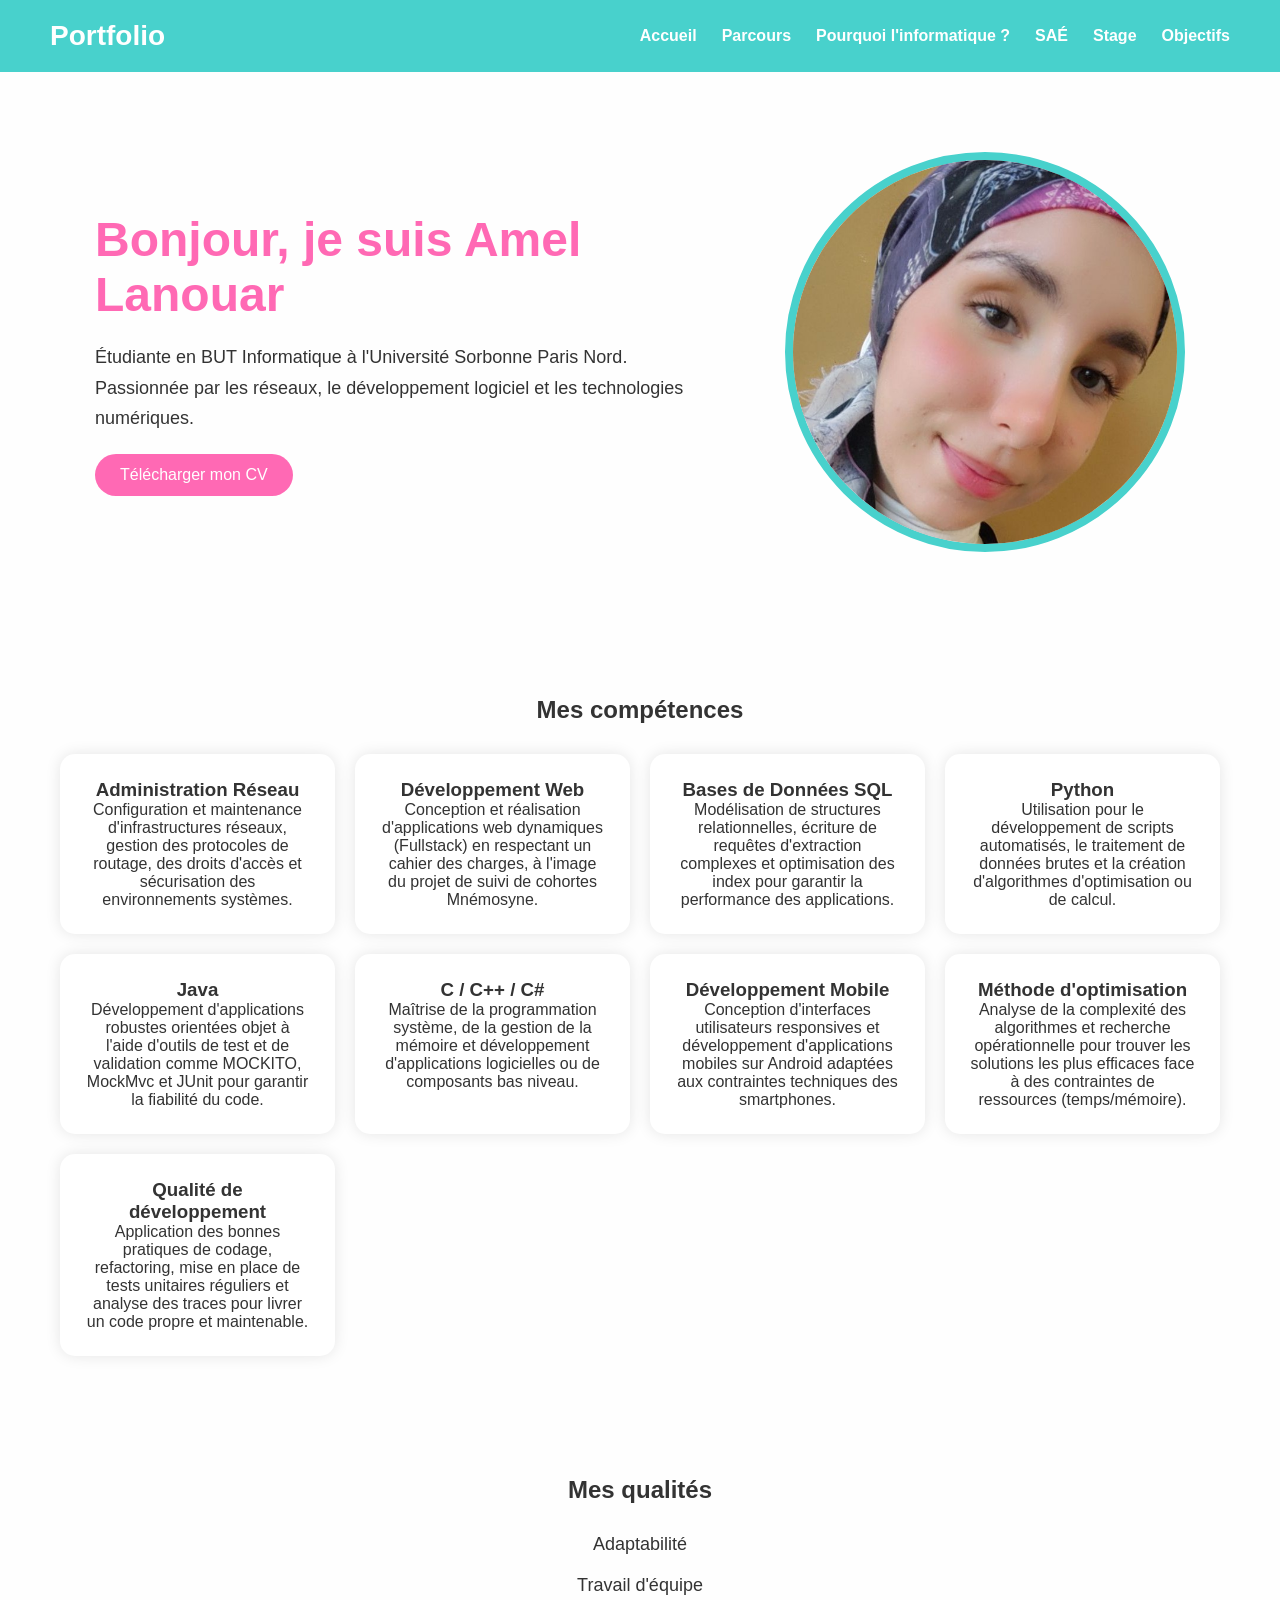
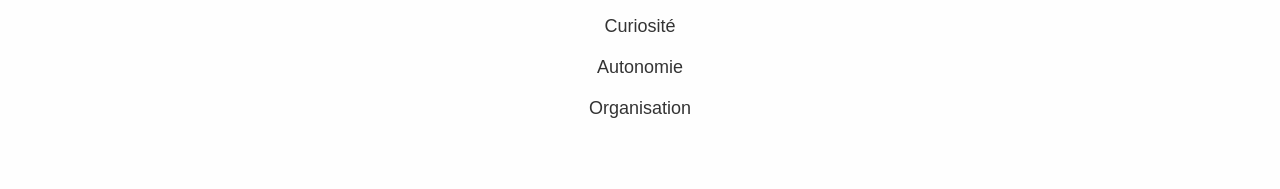
==== index.html @ ca49a07f "Add files via upload" ====
<!DOCTYPE html>
<html lang="fr">

<head>
    <meta charset="UTF-8">
    <meta name="viewport" content="width=device-width, initial-scale=1.0">
    <title>Amel Lanouar - Portfolio</title>

    <link rel="stylesheet" href="style.css">
</head>

<body>

<header>

    <div class="logo">
        Portfolio
    </div>

    <nav>

        <ul>

            <li><a href="index.html">Accueil</a></li>

            <li><a href="pages/parcours.html">Parcours</a></li>

            <li><a href="pages/informatique.html">Pourquoi l'informatique ?</a></li>

            <li><a href="pages/SAé.html">SAÉ</a></li>

            <li><a href="pages/stage.html">Stage</a></li>

            <li><a href="pages/objectifs.html">Objectifs</a></li>

        </ul>

    </nav>

</header>

<section class="hero">

    <div class="hero-text">

        <h1>Bonjour, je suis Amel Lanouar</h1>

        <p>

            Étudiante en BUT Informatique à l'Université Sorbonne Paris Nord.

            Passionnée par les réseaux, le développement logiciel et les technologies numériques.

        </p>

        <a class="btn" href="pdf/cv.pdf">

            Télécharger mon CV

        </a>

    </div>

    <div class="hero-image">

        <img  src="images/profile.jpg" alt="Photo de profil">

    </div>

</section>

<section class="competences">

    <h2>Mes compétences</h2>

<div class="cards">

    <!-- 1. Administration Réseau -->
    <div class="card">
        <h3>Administration Réseau</h3>
        <p>Configuration et maintenance d'infrastructures réseaux, gestion des protocoles de routage, des droits d'accès et sécurisation des environnements systèmes.</p>
    </div>

    <!-- 2. Développement Web -->
    <div class="card">
        <h3>Développement Web</h3>
        <p>Conception et réalisation d'applications web dynamiques (Fullstack) en respectant un cahier des charges, à l'image du projet de suivi de cohortes Mnémosyne.</p>
    </div>

    <!-- 3. Bases de Données SQL -->
    <div class="card">
        <h3>Bases de Données SQL</h3>
        <p>Modélisation de structures relationnelles, écriture de requêtes d'extraction complexes et optimisation des index pour garantir la performance des applications.</p>
    </div>

    <!-- 4. Python -->
    <div class="card">
        <h3>Python</h3>
        <p>Utilisation pour le développement de scripts automatisés, le traitement de données brutes et la création d'algorithmes d'optimisation ou de calcul.</p>
    </div>

    <!-- 5. Java (Ici j'ai intégré votre texte visible sur l'image) -->
    <div class="card">
        <h3>Java</h3>
        <p>Développement d'applications robustes orientées objet à l'aide d'outils de test et de validation comme MOCKITO, MockMvc et JUnit pour garantir la fiabilité du code.</p>
    </div>

    <!-- 6. C / C++ / C# -->
    <div class="card">
        <h3>C / C++ / C#</h3>
        <p>Maîtrise de la programmation système, de la gestion de la mémoire et développement d'applications logicielles ou de composants bas niveau.</p>
    </div>

    <!-- 7. Développement Mobile -->
    <div class="card">
        <h3>Développement Mobile</h3>
        <p>Conception d'interfaces utilisateurs responsives et développement d'applications mobiles sur Android adaptées aux contraintes techniques des smartphones.</p>
    </div>

    <!-- 8. Méthode d'optimisation -->
    <div class="card">
        <h3>Méthode d'optimisation</h3>
        <p>Analyse de la complexité des algorithmes et recherche opérationnelle pour trouver les solutions les plus efficaces face à des contraintes de ressources (temps/mémoire).</p>
    </div>

    <!-- 9. Qualité de développement -->
    <div class="card">
        <h3>Qualité de développement</h3>
        <p>Application des bonnes pratiques de codage, refactoring, mise en place de tests unitaires réguliers et analyse des traces pour livrer un code propre et maintenable.</p>
    </div>

</div>

</section>

<section class="qualites">

    <h2>Mes qualités</h2>

    <ul>

        <li>Adaptabilité</li>

        <li>Travail d'équipe</li>

        <li>Curiosité</li>

        <li>Autonomie</li>

        <li>Organisation</li>

    </ul>

</section>

<script src="script.js"></script>

</body>
</html>
---- style.css ----
*{
margin:0;
padding:0;
box-sizing:border-box;
font-family:'Segoe UI',sans-serif;
}

body{
background:#fefefe;
color:#333;
}

header{
display:flex;
justify-content:space-between;
align-items:center;
padding:20px 50px;
background:#48d1cc;
position:sticky;
top:0;
z-index:100;
}

.logo{
font-size:28px;
font-weight:bold;
color:white;
}

nav ul{
display:flex;
list-style:none;
gap:25px;
}

nav a{
text-decoration:none;
color:white;
font-weight:600;
}

nav a:hover{
color:#ff69b4;
}

.hero{
display:flex;
justify-content:space-around;
align-items:center;
padding:80px 50px;
}

.hero-text{
max-width:600px;
}

.hero-text h1{
font-size:48px;
color:#ff69b4;
margin-bottom:20px;
}

.hero-text p{
font-size:18px;
line-height:1.7;
}

.hero-image img{
width:400px;
height:400px;
object-fit:cover;
border-radius:60%;
border:8px solid #48d1cc;
}

.btn{
display:inline-block;
margin-top:20px;
padding:12px 25px;
background:#ff69b4;
color:white;
border-radius:30px;
text-decoration:none;
}

.btn:hover{
background:#48d1cc;
}

.competences{
padding:60px;
text-align:center;
}

.cards{
display:grid;
grid-template-columns:repeat(auto-fit,minmax(220px,1fr));
gap:20px;
margin-top:30px;
}

.card{
background:white;
padding:25px;
border-radius:15px;
box-shadow:0 0 15px rgba(0,0,0,.1);
transition:.3s;
}

.card:hover{
transform:translateY(-8px);
}

.qualites{
padding:60px;
text-align:center;
}

.qualites ul{
margin-top:20px;
list-style:none;
}

.qualites li{
padding:10px;
font-size:18px;
}
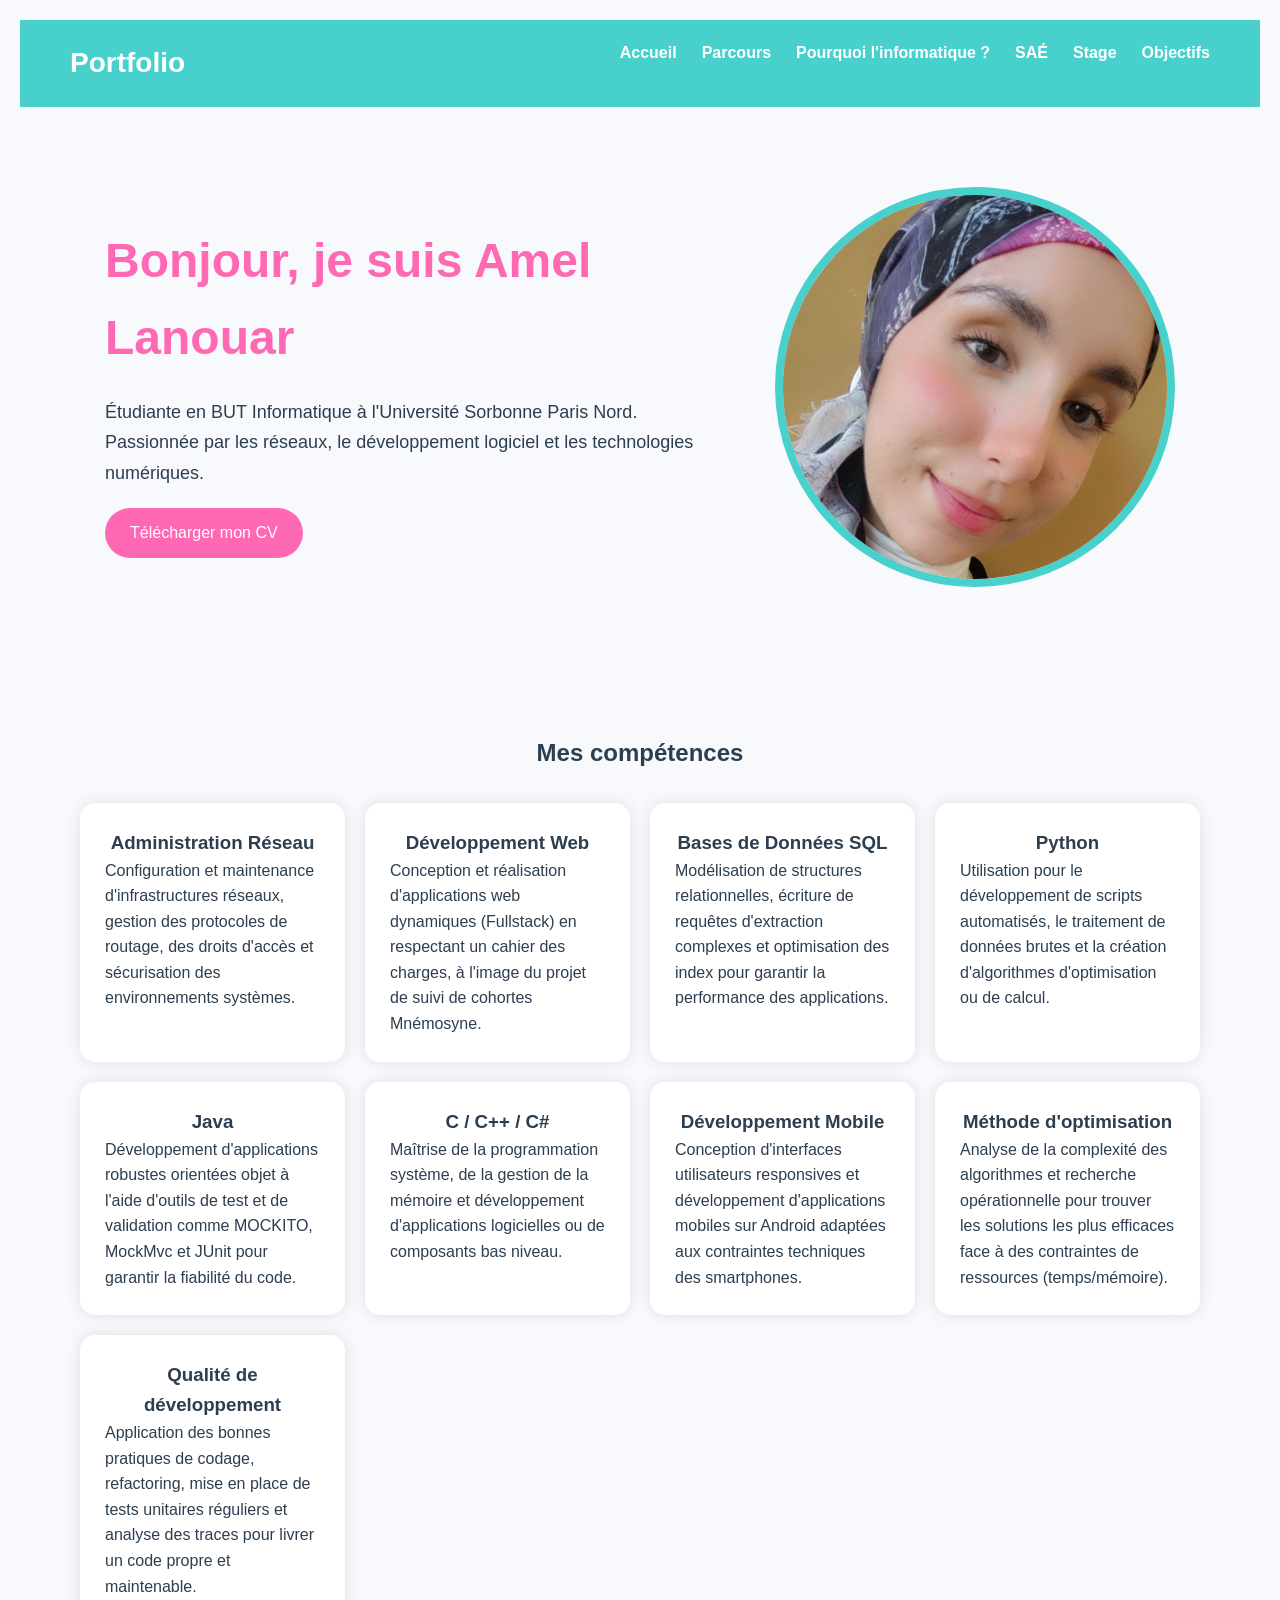
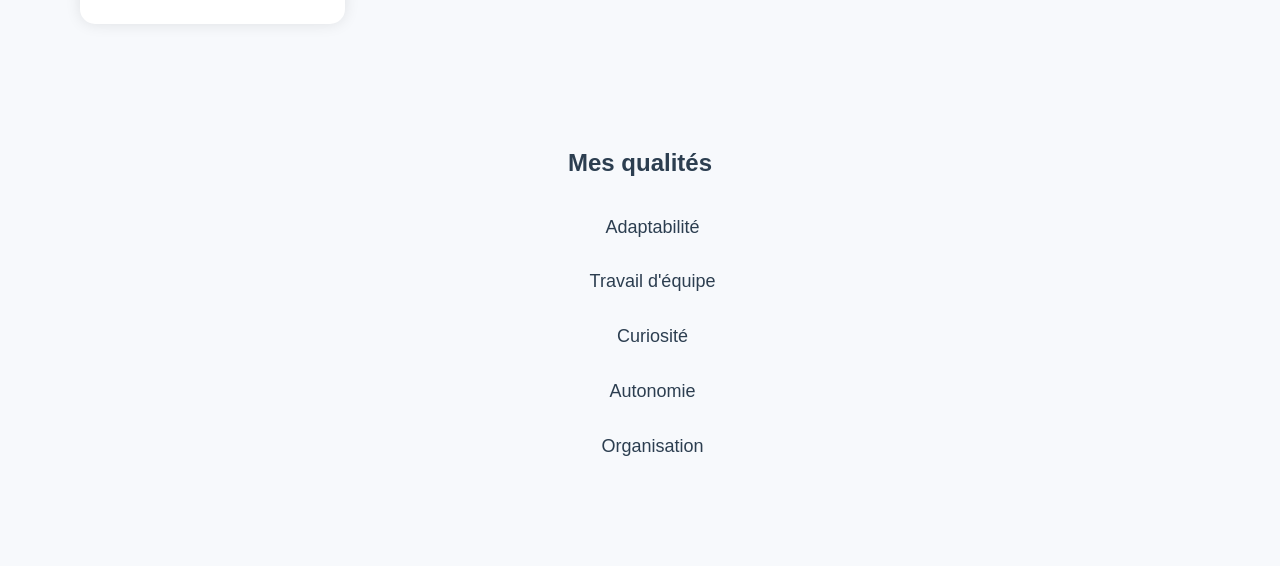
==== commit 3ab6c6c4: "Add files via upload" ====
--- a/index.html
+++ b/index.html
@@ -3,7 +3,7 @@
 
 <head>
     <meta charset="UTF-8">
-    <meta name="viewport" content="width=device-width, initial-scale=1.0">
+   <meta name="viewport" content="width=device-width, initial-scale=1.0">
     <title>Amel Lanouar - Portfolio</title>
 
     <link rel="stylesheet" href="style.css">
--- a/style.css
+++ b/style.css
@@ -124,4 +124,152 @@
 .qualites li{
 padding:10px;
 font-size:18px;
-}+}
+.container {
+    display: flex;
+    flex-wrap: wrap;
+    gap: 20px;
+}
+@media screen and (max-width: 768px) {
+
+    body {
+        font-size: 14px;
+    }
+
+    .container {
+        flex-direction: column;
+    }
+
+    h1 {
+        font-size: 20px;
+    }
+}
+nav {
+    max-width: 100%;
+}
+/* =========================
+   GLOBAL
+========================= */
+
+body {
+    font-family: Arial, Helvetica, sans-serif;
+    line-height: 1.6;
+    background-color: #f7f9fc;
+    color: #2c3e50;
+    padding: 20px;
+}
+
+h4 {
+    font-size: 24px;
+    margin-bottom: 20px;
+    color: #1a237e;
+    border-left: 5px solid #1a237e;
+    padding-left: 10px;
+}
+
+h5 {
+    font-size: 18px;
+    margin-top: 25px;
+    margin-bottom: 10px;
+    color: #34495e;
+}
+
+/* =========================
+   PARAGRAPHES
+========================= */
+
+p {
+    text-align: left; /* ou rien du tout */
+    line-height: 1.6;
+}
+
+/* =========================
+   LISTES
+========================= */
+
+ul, ol {
+    margin-left: 25px;
+    margin-bottom: 15px;
+}
+
+li {
+    margin-bottom: 6px;
+}
+
+/* =========================
+   BLOCS IMPORTANT / ALERTES
+========================= */
+
+.alert {
+    padding: 15px;
+    border-radius: 8px;
+    margin: 15px 0;
+    font-size: 15px;
+}
+
+.alert-warning {
+    background-color: #fff3cd;
+    border-left: 5px solid #ffc107;
+    color: #856404;
+}
+
+.alert-success {
+    background-color: #d4edda;
+    border-left: 5px solid #28a745;
+    color: #155724;
+}
+
+/* =========================
+   BLOC MESSAGE AUTO
+========================= */
+
+.message-auto {
+    background-color: #eef5ff;
+    border-left: 5px solid #0d6efd;
+    padding: 15px;
+    margin-top: 15px;
+    border-radius: 8px;
+}
+
+.message-auto h6 {
+    margin-bottom: 10px;
+    color: #0d6efd;
+}
+
+/* =========================
+   BLOCKQUOTE
+========================= */
+
+blockquote {
+    margin: 10px 0;
+    padding: 10px 15px;
+    background-color: #f1f1f1;
+    border-left: 4px solid #999;
+    font-style: italic;
+}
+
+/* =========================
+   CODE / INTERVENTION
+========================= */
+
+pre, code {
+    background-color: #272822;
+    color: #f8f8f2;
+    padding: 10px;
+    border-radius: 6px;
+    overflow-x: auto;
+}
+
+/* =========================
+   AMÉLIORATION LECTURE MOBILE
+========================= */
+
+@media (max-width: 768px) {
+    body {
+        padding: 10px;
+    }
+
+    h4 {
+        font-size: 20px;
+    }
+}
